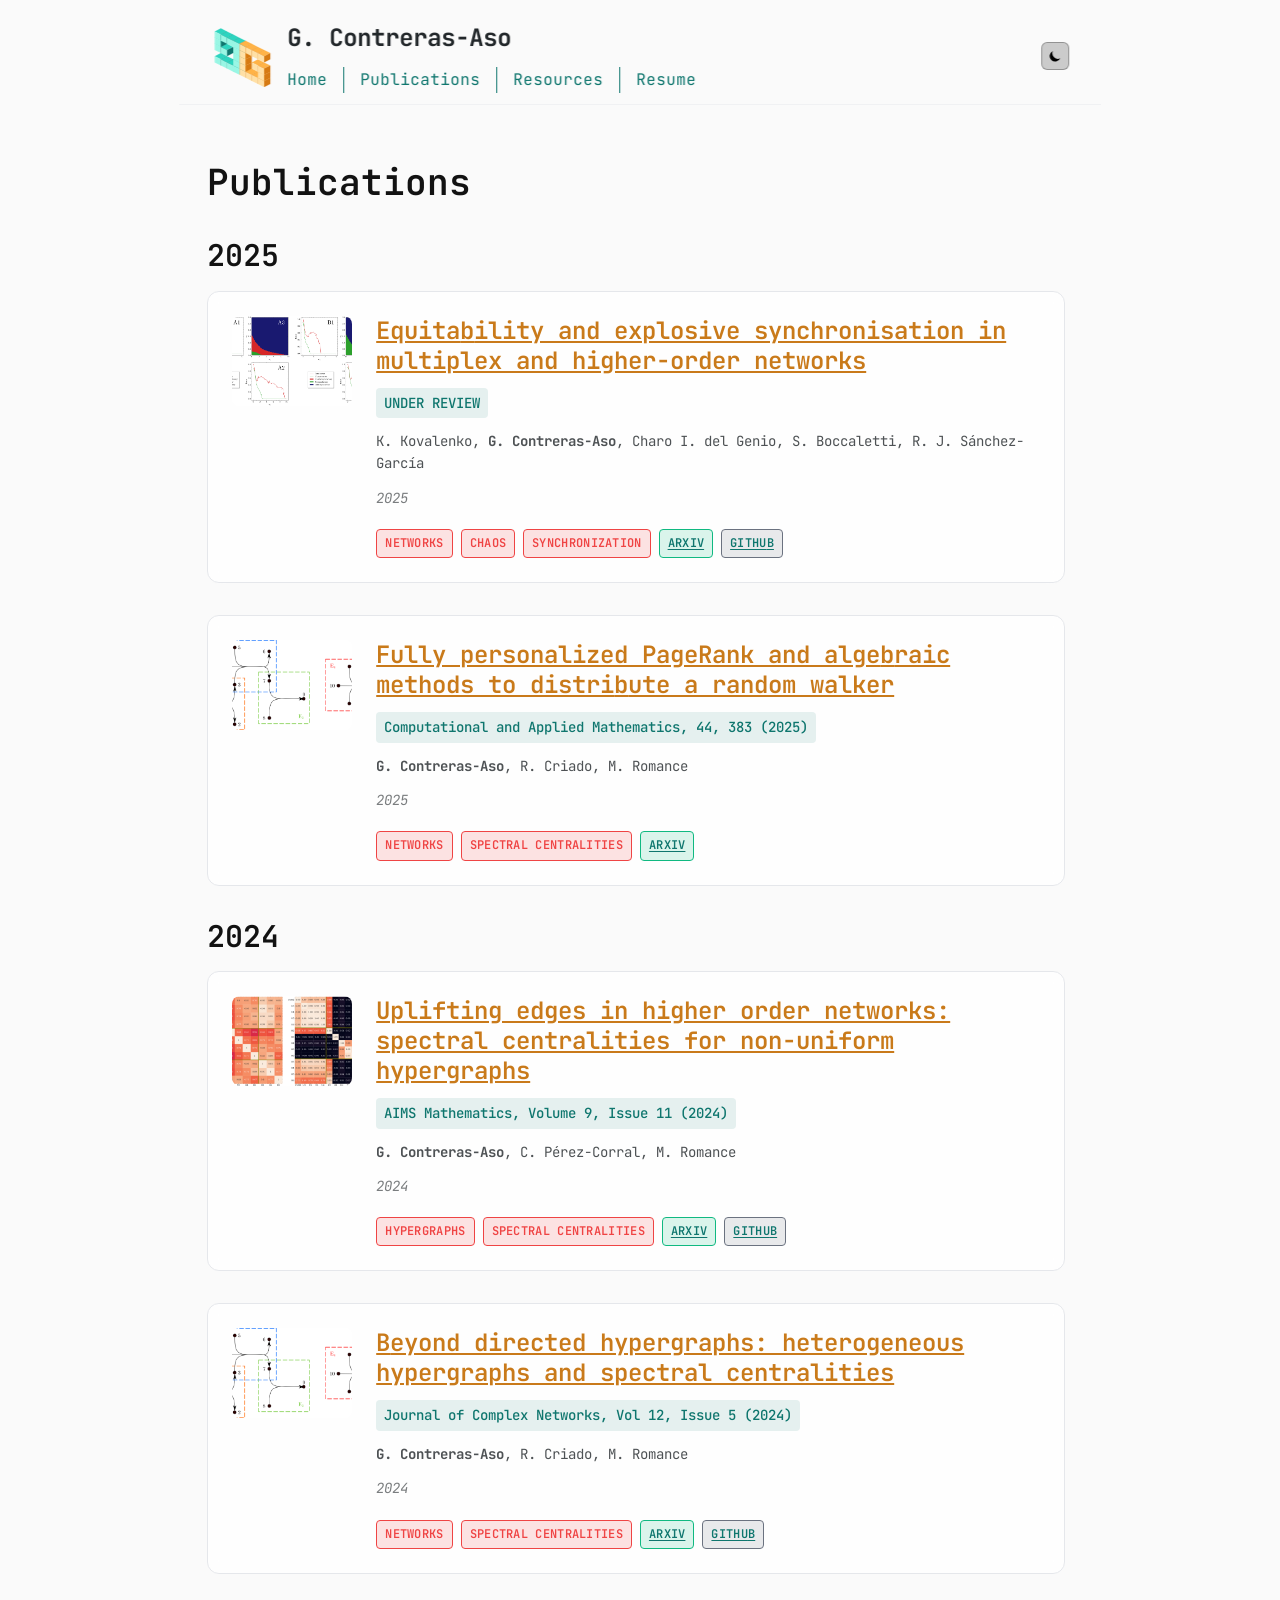
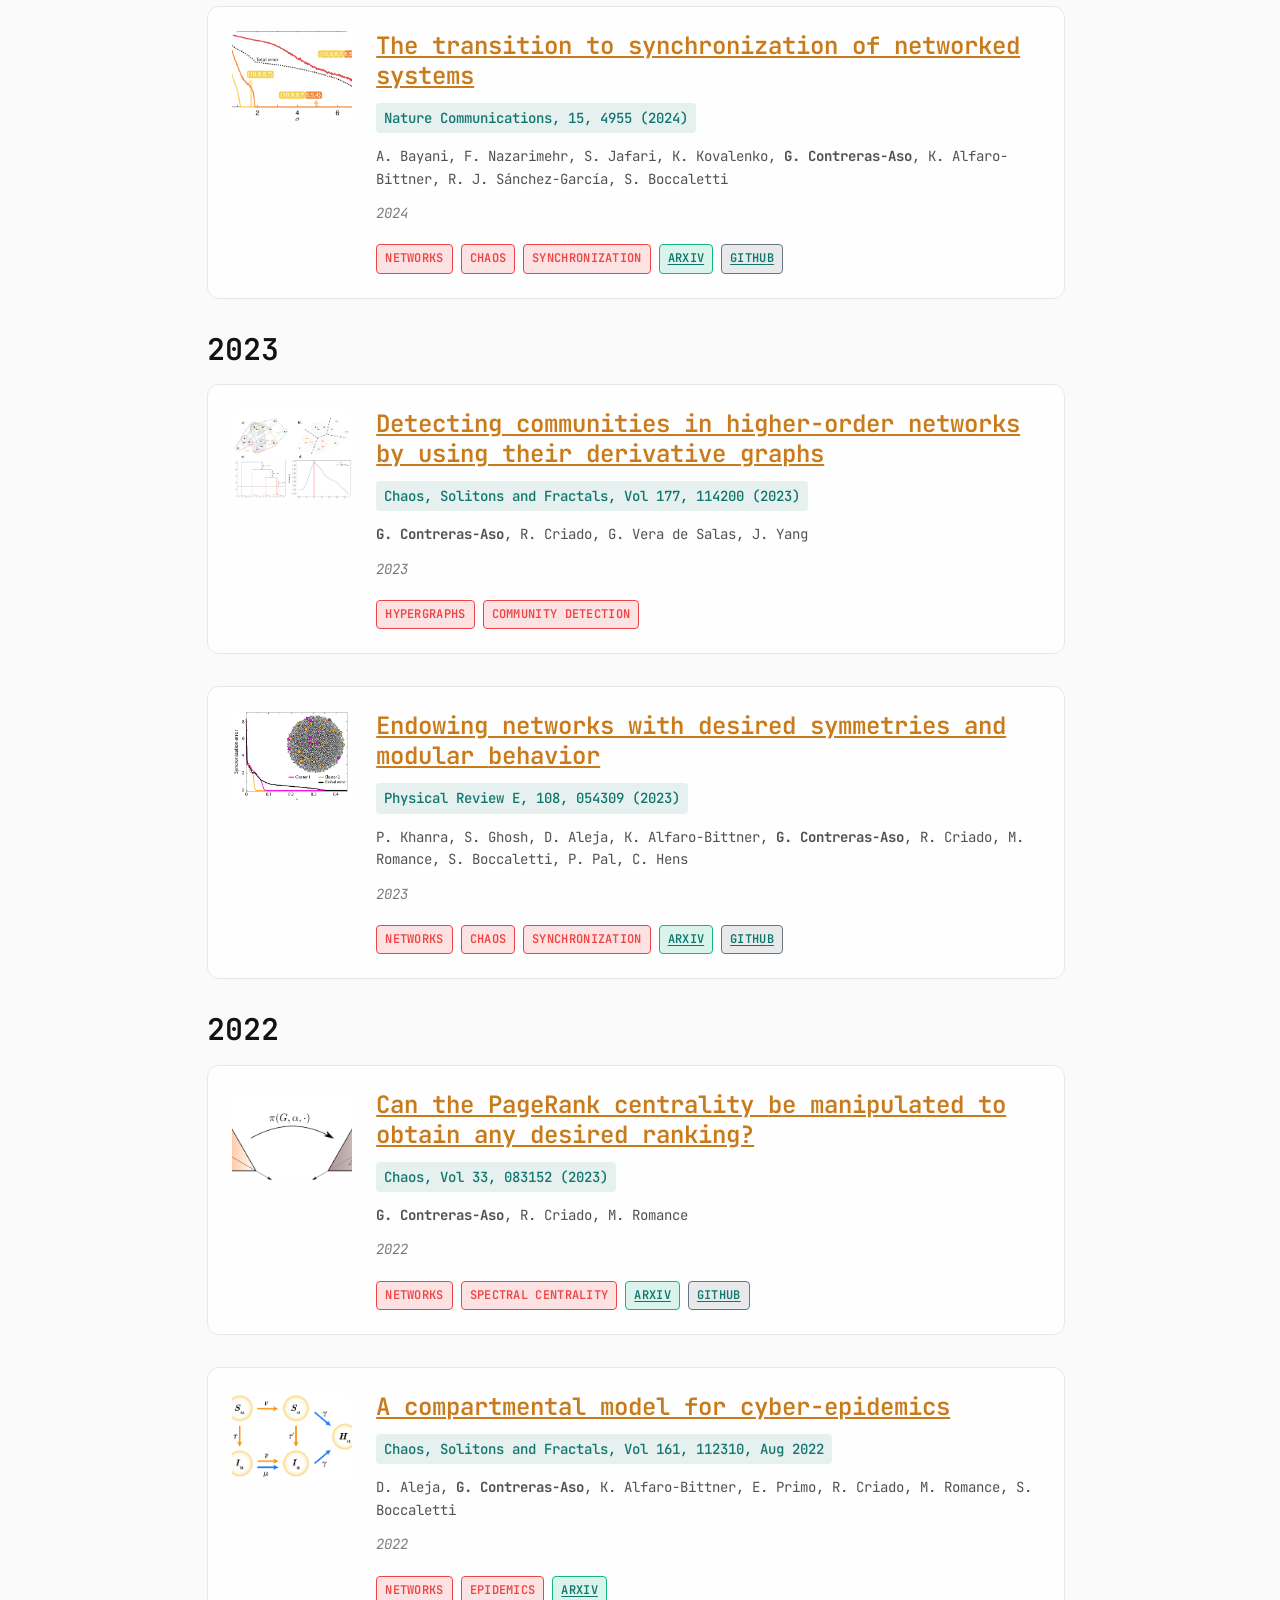
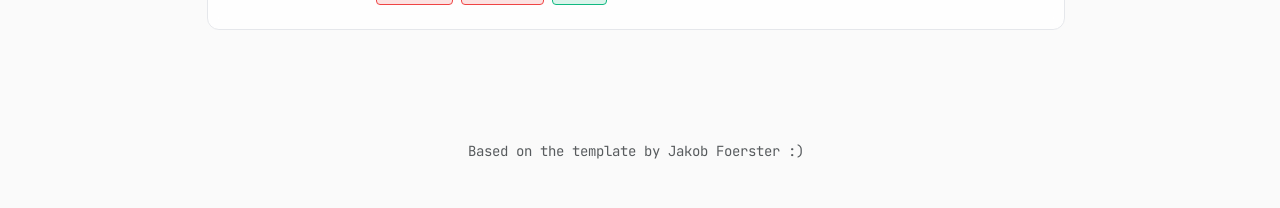
==== docs/publications/index.html @ 93805757 "Initial commit" ====
<!DOCTYPE html>
<html lang="en" class="scroll-smooth">
<head>
    <meta charset="UTF-8">
    <meta name="viewport" content="width=device-width, initial-scale=1.0">
    <title>GCA - Publications</title>
    <meta name="description" content="DPhil student at Oxford studying Machine Learning and AI Safety">
    <link rel="icon" type="image/x-icon" href="../assets/favicon.ico">
    <link rel="stylesheet" href="../styles.css">
    <link href="https://fonts.googleapis.com/css2?family=JetBrains+Mono:wght@300;400;500;600;700&display=swap" rel="stylesheet">
    <script>
        (function() {
            try {
                var saved = localStorage.getItem('theme');
                var theme = saved === 'dark' || saved === 'light' ? saved : 'light';
                document.documentElement.setAttribute('data-theme', theme);
            } catch (e) {
                document.documentElement.setAttribute('data-theme', 'light');
            }
        })();
    </script>
</head>
<body class="bg-global-bg text-global-text antialiased">
    <!-- Fixed Header -->
    <header id="main-header" class="group">
        <div class="header-grid">
            <!-- Logo -->
            <a href="#" class="group header-logo flex items-center">
                    <svg aria-hidden="true" class="me-3 h-10 w-6 sm:me-3 sm:h-20 sm:w-12" fill="none" focusable="false" viewBox="0 0 800 800" xmlns="http://www.w3.org/2000/svg" style="transform: scale(1.3); transform-origin: left center;">
                        <title>Logo</title>
                        <!-- Loads your exported SVG and scales it into the 800x800 viewBox -->
                        <image x="0" y="0" width="800" height="800"
                                href="../assets/logo.svg"
                                xlink:href="../assets/logo.svg"
                                preserveAspectRatio="xMidYMid meet" />
                        </svg>
            </a>

            <!-- Title -->
            <div class="header-title">
                <span class="text-xl font-bold sm:text-2xl">G. Contreras-Aso</span>
            </div>

            <!-- Desktop Navigation -->
            <nav class="mobile-nav-menu header-nav sm:flex sm:flex-row sm:items-center" id="navigation-menu">
                <a href="/">Home</a>
                <!-- <a href="/news/">News</a> -->
                <a href="/publications/">Publications</a>
                <a href="/resources/">Resources</a>
                <a href="/resume/">Resume</a>
            </nav>

            <!-- Controls -->
            <div class="header-controls flex items-center gap-3">
                <!-- Theme Toggle -->
                <button id="theme-toggle" class="flex h-7 w-7 items-center justify-center rounded-md border border-accent-2/20 bg-accent-2/10 p-1 transition-colors hover:bg-accent-2/20" aria-label="Switch to dark theme">
                    <svg class="sun-icon h-4 w-4" fill="currentColor" viewBox="0 0 20 20">
                        <path fill-rule="evenodd" d="M10 2a1 1 0 011 1v1a1 1 0 11-2 0V3a1 1 0 011-1zm4 8a4 4 0 11-8 0 4 4 0 018 0zm-.464 4.95l.707.707a1 1 0 001.414-1.414l-.707-.707a1 1 0 00-1.414 1.414zm2.12-10.607a1 1 0 010 1.414l-.706.707a1 1 0 11-1.414-1.414l.707-.707a1 1 0 011.414 0zM17 11a1 1 0 100-2h-1a1 1 0 100 2h1zm-7 4a1 1 0 011 1v1a1 1 0 11-2 0v-1a1 1 0 011-1zM5.05 6.464A1 1 0 106.465 5.05l-.708-.707a1 1 0 00-1.414 1.414l.707.707zm1.414 8.486l-.707.707a1 1 0 01-1.414-1.414l.707-.707a1 1 0 011.414 1.414zM4 11a1 1 0 100-2H3a1 1 0 000 2h1z" clip-rule="evenodd"></path>
                    </svg>
                    <svg class="moon-icon h-4 w-4" fill="currentColor" viewBox="0 0 20 20">
                        <path d="M17.293 13.293A8 8 0 016.707 2.707a8.001 8.001 0 1010.586 10.586z"></path>
                    </svg>
                </button>

                <!-- Mobile Menu Toggle -->
                <button id="toggle-navigation-menu" class="flex h-7 w-7 items-center justify-center rounded-md border border-accent-2/20 bg-accent-2/10 p-1 transition-colors hover:bg-accent-2/20 sm:hidden" aria-expanded="false" aria-label="Toggle navigation menu">
                    <svg class="h-4 w-4" fill="none" stroke="currentColor" viewBox="0 0 24 24">
                        <path stroke-linecap="round" stroke-linejoin="round" stroke-width="2" d="M4 6h16M4 12h16M4 18h16"></path>
                    </svg>
                    <svg class="h-4 w-4" fill="none" stroke="currentColor" viewBox="0 0 24 24">
                        <path stroke-linecap="round" stroke-linejoin="round" stroke-width="2" d="M6 18L18 6M6 6l12 12"></path>
                    </svg>
                </button>
            </div>
        </div>
    </header>

    <!-- Main Content -->
    <main class="mx-auto max-w-3xl px-4 sm:px-8">
    <section id="publications" class="mb-16">
        <div class="prose" id="publications-content">
        <div class="loading-spinner">Loading…</div>
        </div>
    </section>
    </main>

    <!-- Footer -->
    <div class="mx-auto max-w-3xl px-4 sm:px-8 py-8 text-center text-sm opacity-75">
        <p>Based on the template by Jakob Foerster :)</p>
    </div>

    <script src="../script.js"></script>
</body>
</html>
---- docs/styles.css ----
/* Reset and base styles */
* {
    box-sizing: border-box;
}

html {
    color-scheme: light dark;
    scrollbar-gutter: stable;
    scroll-behavior: smooth;
}

/* CSS Custom Properties for theming */
:root {
    --color-global-bg: #fafafa;
    --color-global-text: oklch(26.99% 0.0096 235.05);

    /* ONE color for links + accents (INK / PETROL) */
    --color-link: #0F766E;
    --color-accent: #0F766E;
    --color-quote: #0F766E;

    --color-accent-2: oklch(18.15% 0 0);
    --color-accent-3: #C97A1A;
    --color-border: #e5e7eb;
    --color-card-bg: rgba(255, 255, 255, 0.8);
    --color-shadow: rgba(0, 0, 0, 0.1);
}

/* Dark theme colors */
[data-theme="dark"] {
    --color-global-bg: oklch(23.64% 0.0045 248);
    --color-global-text: oklch(83.54% 0 264);

    /* ONE color for links + accents (ORANGE) */
    --color-link: #FFB347;
    --color-accent: #FFB347;
    --color-quote: #FFB347;

    --color-accent-2: oklch(94.66% 0 0);
    --color-accent-3: #14B8A6;
    --color-border: #374151;
    --color-card-bg: rgba(31, 41, 55, 0.8);
    --color-shadow: rgba(0, 0, 0, 0.3);
}

/* Base typography */
body {
    font-family: 'JetBrains Mono', 'Courier New', monospace;
    line-height: 1.6;
    margin: 0;
    padding: 0;
    background-color: var(--color-global-bg);
    color: var(--color-global-text);
    transition: opacity 0.2s ease;
    padding-top: 8rem; /* Increased to account for fixed header */
}

/* Responsive body padding */
@media (max-width: 640px) {
    body {
        padding-top: 5rem; /* Reduced padding on mobile */
    }
}

/* Utility classes matching astro-theme-cactus */
.bg-global-bg { background-color: var(--color-global-bg); }
.text-global-text { color: var(--color-global-text); }
.text-accent { color: var(--color-accent); }
.text-accent-2 { color: var(--color-accent-2); }

.mx-auto { margin-left: auto; margin-right: auto; }
.flex { display: flex; }
.flex-col { flex-direction: column; }
.flex-1 { flex: 1; }
.items-center { align-items: center; }
.justify-center { justify-content: center; }
.min-h-screen { min-height: 100vh; }
.max-w-3xl { max-width: 57.6rem; }
.px-4 { padding-left: 1rem; padding-right: 1rem; }
.px-8 { padding-left: 2rem; padding-right: 2rem; }
.pt-16 { padding-top: 4rem; }
.py-4 { padding-top: 1rem; padding-bottom: 1rem; }
.py-8 { padding-top: 2rem; padding-bottom: 2rem; }
.mb-8 { margin-bottom: 2rem; }
.mb-16 { margin-bottom: 4rem; }
.mb-28 { margin-bottom: 7rem; }
.me-3 { margin-inline-end: 0.75rem; }
.me-4 { margin-inline-end: 1rem; }
.ms-auto { margin-inline-start: auto; }
.mt-auto { margin-top: auto; }
.h-4 { height: 1rem; }
.w-4 { width: 1rem; }
.h-7 { height: 1.75rem; }
.w-7 { width: 1.75rem; }
.h-10 { height: 2.5rem; }
.w-6 { width: 1.5rem; }
.text-sm { font-size: 0.875rem; }
.text-xl { font-size: 1.25rem; }
.text-2xl { font-size: 1.5rem; }
.font-normal { font-weight: 400; }
.font-bold { font-weight: 700; }
.font-mono { font-family: 'JetBrains Mono', 'Courier New', monospace; }
.antialiased { -webkit-font-smoothing: antialiased; -moz-osx-font-smoothing: grayscale; }
.scroll-smooth { scroll-behavior: smooth; }
.relative { position: relative; }
.absolute { position: absolute; }
.hidden { display: none; }
.rounded-md { border-radius: 0.375rem; }
.shadow { box-shadow: 0 1px 3px 0 var(--color-shadow), 0 1px 2px -1px var(--color-shadow); }
.backdrop-blur-sm { backdrop-filter: blur(4px); }
.underline { text-decoration: underline; }
.underline-offset-2 { text-underline-offset: 2px; }
.grayscale { filter: grayscale(100%); }
.opacity-75 { opacity: 0.75; }
.text-center { text-align: center; }
.text-xs { font-size: 0.75rem; }

/* Responsive utilities */
@media (min-width: 640px) {
    .sm\:px-8 { padding-left: 2rem; padding-right: 2rem; }
    .sm\:flex { display: flex; }
    .sm\:flex-row { flex-direction: row; }
    .sm\:flex-col { flex-direction: column; }
    .sm\:items-center { align-items: center; }
    .sm\:invisible { visibility: hidden; }
    .sm\:hidden { display: none; }
    .sm\:static { position: static; }
    .sm\:relative { position: relative; }
    .sm\:absolute { position: absolute; }
    .sm\:z-auto { z-index: auto; }
    .sm\:mt-1 { margin-top: 0.25rem; }
    .sm\:me-0 { margin-inline-end: 0; }
    .sm\:py-0 { padding-top: 0; padding-bottom: 0; }
    .sm\:h-20 { height: 5rem; }
    .sm\:w-12 { width: 3rem; }
    .sm\:text-2xl { font-size: 1.5rem; }
    .sm\:ps-18 { padding-inline-start: 4.5rem; }
    .sm\:-ms-4 { margin-inline-start: -1rem; }
    .sm\:divide-accent > :not([hidden]) ~ :not([hidden]) { 
        border-inline-start-width: 1px; 
        border-color: var(--color-accent); 
    }
    .sm\:rounded-none { border-radius: 0; }
    .sm\:bg-transparent { background-color: transparent; }
    .sm\:shadow-none { box-shadow: none; }
    .sm\:backdrop-blur-none { backdrop-filter: none; }
}

/* Screen reader only */
.sr-only {
    position: absolute;
    width: 1px;
    height: 1px;
    padding: 0;
    margin: -1px;
    overflow: hidden;
    clip: rect(0, 0, 0, 0);
    white-space: nowrap;
    border-width: 0;
}

.focus\:not-sr-only:focus {
    position: static;
    width: auto;
    height: auto;
    padding: 0;
    margin: 0;
    overflow: visible;
    clip: auto;
    white-space: normal;
}

/* Custom component styles */
.title {
    color: var(--color-accent-2);
    font-size: 1.5rem;
    font-weight: 600;
    margin-bottom: 2rem;
}

.cactus-link {
    color: var(--color-link);
    text-decoration: underline;
    text-underline-offset: 2px;
    transition: opacity 0.2s ease;
}

.cactus-link:hover {
    text-decoration-thickness: 2px;
}

/* Hover color for individual 'b'/'B' letters */
.hover-b {
    transition: color 0.15s ease;
}
.hover-b:hover {
    color: #ffd400; /* yellow */
}

/* Flying bee emoji created on clicking a 'b' */
.flying-bee {
    position: fixed;
    z-index: 9999;
    pointer-events: none;
    font-size: 1.2em;
    line-height: 1;
    will-change: transform, opacity;
    animation: bee-fly 3s cubic-bezier(0.25, 0.46, 0.45, 0.94) forwards;
}

@keyframes bee-fly {
    0% {
        transform: translate(0, 0) rotate(0deg);
        opacity: 1;
    }
    20% {
        transform: translate(calc(var(--dx) * 0.2), calc(var(--dy) * 0.2)) rotate(90deg);
    }
    40% {
        transform: translate(calc(var(--dx) * 0.4 + 6px), calc(var(--dy) * 0.4 - 4px)) rotate(180deg);
    }
    60% {
        transform: translate(calc(var(--dx) * 0.6 - 4px), calc(var(--dy) * 0.6 + 6px)) rotate(270deg);
    }
    80% {
        transform: translate(calc(var(--dx) * 0.8 + 3px), calc(var(--dy) * 0.8 - 3px)) rotate(360deg);
    }
    100% {
        transform: translate(var(--dx), var(--dy)) rotate(450deg);
        opacity: 0;
    }
}

@media (prefers-reduced-motion: reduce) {
    .flying-bee {
        animation: bee-fade 250ms ease-out forwards;
    }
    @keyframes bee-fade {
        to { opacity: 0; }
    }
}

/* Header styles */
#main-header {
    position: fixed;
    top: 0;
    left: 50%;
    transform: translateX(-50%);
    max-width: 57.6rem; /* Same as max-w-3xl */
    width: 100%;
    background-color: color-mix(in srgb, var(--color-global-bg) 95%, transparent);
    backdrop-filter: blur(12px);
    -webkit-backdrop-filter: blur(12px);
    border-bottom: 1px solid color-mix(in srgb, var(--color-border) 50%, transparent);
    z-index: 100;
    padding: 1rem 1rem 0.5rem 1rem; /* Match main content px-4 */
}



/* Header grid layout */
.header-grid {
    display: grid;
    grid-template-columns: auto 1fr minmax(0, auto);
    grid-template-rows: auto auto;
    grid-template-areas:
        "logo title controls"
        "logo nav controls";
    align-items: center;
    column-gap: 1rem;
}

.header-logo { grid-area: logo; align-self: center; }
.header-title { grid-area: title; align-self: center; }
.header-nav { grid-area: nav; align-self: center; }
.header-controls { 
    grid-area: controls; 
    justify-self: end; 
    max-width: 100%; 
    overflow: hidden;
    display: flex;
    align-items: center;
    gap: 0.75rem;
}

/* Nav links now centered with title - no additional margin needed */

@media (min-width: 640px) {
    #main-header {
        padding: 1rem 2rem 0.5rem 2rem; /* Match main content sm:px-8 */
    }
}

.group:hover .grayscale {
    filter: none;
}

/* Make logo clickable with cursor pointer and subtle hover effect */
#main-header a[href="#"] {
    cursor: pointer;
    transition: opacity 0.2s ease;
}

#main-header a[href="#"]:hover svg {
    transform: scale(1.05);
    transition: opacity 0.2s ease;
}

#main-header a[href="#"]:focus-visible {
    outline: 2px solid var(--color-accent);
    outline-offset: 4px;
    border-radius: 4px;
}

/* Navigation styles - Desktop */
.mobile-nav-menu {
    /* Desktop styles */
    display: flex;
    flex-direction: row;
    align-items: center;
    gap: 0;
    position: static;
    background: transparent;
    margin-top: 0.25rem;
    margin-left: -1rem;
}

.mobile-nav-menu > a {
    padding: 0 1rem;
    border-left: 1px solid var(--color-accent);
    color: var(--color-accent);
    text-decoration: none;
    transition: opacity 0.2s ease;
}

.mobile-nav-menu > a:first-child {
    border-left: none;
}

.mobile-nav-menu > a:hover {
    text-decoration: underline;
    text-underline-offset: 2px;
}

/* Mobile navigation - completely override everything */
@media (max-width: 640px) {
    .mobile-nav-menu {
        position: fixed !important;
        top: 0 !important;
        left: 0 !important;
        right: 0 !important;
        bottom: 0 !important;
        width: 100vw !important;
        height: 100vh !important;
        background-color: color-mix(in srgb, var(--color-global-bg) 98%, transparent) !important;
        backdrop-filter: blur(20px) !important;
        -webkit-backdrop-filter: blur(20px) !important;
        z-index: 150 !important;
        display: none !important;
        flex-direction: column !important;
        justify-content: center !important;
        align-items: center !important;
        gap: 2rem !important;
        padding: 2rem !important;
        border: none !important;
        border-radius: 0 !important;
        box-shadow: none !important;
        margin: 0 !important;
        transform: none !important;
        inset: 0 !important;
    }
    
    .mobile-nav-menu > a {
        font-size: 1.5rem !important;
        padding: 1rem 2rem !important;
        border-radius: 0.5rem !important;
        transition: opacity 0.2s ease !important;
        text-align: center !important;
        min-width: 200px !important;
        background-color: color-mix(in srgb, var(--color-accent) 10%, transparent) !important;
        border: 1px solid var(--color-accent) !important;
        color: var(--color-accent) !important;
        text-decoration: none !important;
        display: block !important;
        margin: 0 !important;
    }
    
    .mobile-nav-menu > a:hover {
        background-color: var(--color-accent) !important;
        color: var(--color-global-bg) !important;
        transform: translateY(-2px) !important;
        box-shadow: 0 4px 12px color-mix(in srgb, var(--color-accent) 30%, transparent) !important;
        text-decoration: none !important;
    }
}

/* Show mobile menu when menu-open class is present */
.group.menu-open .mobile-nav-menu {
    display: flex !important;
    z-index: 150 !important;
}

/* Mobile menu button improvements */
#toggle-navigation-menu {
    z-index: 200; /* Highest z-index to stay above menu */
    position: relative;
    background-color: color-mix(in srgb, var(--color-accent-2) 10%, transparent);
    border-radius: 0.375rem;
    border: 1px solid color-mix(in srgb, var(--color-accent-2) 20%, transparent);
    transition: opacity 0.2s ease;
}

#toggle-navigation-menu:hover {
    background-color: color-mix(in srgb, var(--color-accent-2) 20%, transparent);
    transform: scale(1.05);
}

/* Hamburger icon sizing and toggling */
#toggle-navigation-menu svg {
    width: 24px;
    height: 24px;
    transition: opacity 0.2s ease;
}

#toggle-navigation-menu[aria-expanded="false"] svg:first-of-type { display: block; opacity: 1; }
#toggle-navigation-menu[aria-expanded="false"] svg:last-of-type  { display: none;  opacity: 0; }

#toggle-navigation-menu[aria-expanded="true"]  svg:first-of-type { display: none;  opacity: 0; }
#toggle-navigation-menu[aria-expanded="true"]  svg:last-of-type  { display: block; opacity: 1; }

/* Theme toggle styles */
#theme-toggle {
    background-color: color-mix(in srgb, var(--color-accent-2) 20%, transparent);
    border: 1px solid color-mix(in srgb, var(--color-accent-2) 30%, transparent);
    transition: opacity 0.2s ease;
    z-index: 50;
    position: relative;
}

#theme-toggle:hover {
    background-color: color-mix(in srgb, var(--color-accent-2) 30%, transparent);
    transform: scale(1.05);
}

/* Theme icon visibility */
[data-theme="dark"] .sun-icon {
    display: block;
}

[data-theme="dark"] .moon-icon {
    display: none;
}

[data-theme="light"] .sun-icon {
    display: none;
}

[data-theme="light"] .moon-icon {
    display: block;
}

:root .sun-icon {
    display: none;
}

:root .moon-icon {
    display: block;
}

/* Prose styles (typography) */
.prose {
    color: var(--color-global-text);
    max-width: none; /* Allow prose to use full container width */
}

.prose h1, .prose h2, .prose h3, .prose h4, .prose h5, .prose h6 {
    color: var(--color-accent-2);
    font-weight: 600;
    line-height: 1.25;
    margin-top: 2rem;
    margin-bottom: 1rem;
}

.prose h1 { font-size: 2.25rem; }
.prose h2 { font-size: 1.875rem; }
.prose h3 { font-size: 1.5rem; }
.prose h4 { font-size: 1.25rem; }

.prose p {
    margin-bottom: 1.25rem;
}

.prose ul, .prose ol {
    margin-bottom: 1.25rem;
    padding-left: 1.625rem;
}

.prose li {
    margin-bottom: 0.5rem;
}

.prose a {
    color: var(--color-link);
    text-decoration: underline;
    text-underline-offset: 2px;
}

.prose a:hover {
    text-decoration-thickness: 2px;
}

/* About section layout */
.about-header {
    display: flex;
    align-items: center;
    gap: 1.25rem;
    flex-wrap: nowrap;
    margin-top: 0.25rem;
    margin-bottom: 1rem;
}

.about-avatar {
    width: 120px;
    height: 120px;
    border-radius: 9999px;
    object-fit: cover;
    flex-shrink: 0;
    border: 2px solid var(--color-border);
    box-shadow: 0 2px 10px color-mix(in srgb, var(--color-shadow) 50%, transparent);
    background-color: var(--color-border);
}

.about-header-content {
    display: flex;
    flex-direction: column;
    gap: 0.25rem;
}

/* Reduce default heading top margin inside about header to better center with avatar */
.about-header .title {
    margin-top: 0;
    margin-bottom: 0.5rem;
}

@media (max-width: 640px) {
    .about-header {
        flex-direction: column;
        align-items: center;
        text-align: center;
    }
    .about-avatar {
        width: 88px;
        height: 88px;
        margin-top: 1.5rem; /* Add padding above the avatar on mobile */
    }
    .about-header-content {
        align-items: center;
    }
}

.prose strong {
    color: var(--color-accent-2);
    font-weight: 600;
}

.prose code {
    background-color: color-mix(in srgb, var(--color-accent-2) 10%, transparent);
    border: 1px dotted #666;
    border-radius: 2px;
    padding: 0.125rem 0.25rem;
    font-size: 0.875rem;
}

.prose blockquote {
    border-left: 4px solid var(--color-accent);
    padding-left: 1rem;
    margin-left: 0;
    font-style: italic;
    color: var(--color-quote);
}

/* Project grid */
.project-grid {
    display: grid;
    gap: 2rem;
    margin-top: 2rem;
}

@media (min-width: 768px) {
    .project-grid {
        grid-template-columns: repeat(auto-fit, minmax(300px, 1fr));
    }
}

.project-card {
    background-color: var(--color-card-bg);
    border: 1px solid var(--color-border);
    border-radius: 0.5rem;
    padding: 1.5rem;
    backdrop-filter: blur(8px);
    transition: opacity 0.2s ease;
}

.project-card:hover {
    transform: translateY(-2px);
    box-shadow: 0 4px 12px var(--color-shadow);
}

.project-card h3 {
    margin-top: 0;
    margin-bottom: 1rem;
    color: var(--color-accent-2);
}

.project-card p {
    margin-bottom: 1.5rem;
    color: var(--color-global-text);
}

.project-links {
    display: flex;
    gap: 1rem;
}

.project-links a {
    padding: 0.5rem 1rem;
    border: 1px solid var(--color-accent);
    border-radius: 0.25rem;
    text-decoration: none;
    transition: opacity 0.2s ease;
}

.project-links a:hover {
    background-color: var(--color-accent);
    color: var(--color-global-bg);
}

/* Contact links */
.contact-links {
    display: flex;
    flex-wrap: wrap;
    gap: 1rem;
    margin-top: 2rem;
}

.contact-links a {
    display: inline-flex;
    align-items: center;
    padding: 0.75rem 1.5rem;
    background-color: var(--color-card-bg);
    border: 1px solid var(--color-border);
    border-radius: 0.5rem;
    text-decoration: none;
    transition: opacity 0.2s ease;
}

.contact-links a:hover {
    background-color: var(--color-accent);
    color: var(--color-global-bg);
    transform: translateY(-1px);
}

/* Smooth transitions */
* {
    transition: opacity 0.2s ease;
}

/* Focus styles for accessibility: only show on keyboard navigation */
a:focus,
button:focus {
    outline: none;
}
a:focus-visible,
button:focus-visible {
    outline: 2px solid var(--color-accent);
    outline-offset: 2px;
}

/* Scroll margin for anchor links */
:target {
    scroll-margin-top: 8rem; /* Increased to account for fixed header */
}

@media (max-width: 640px) {
    :target {
        scroll-margin-top: 5rem; /* Reduced for mobile */
    }
}

/* Responsive typography */
@media (max-width: 640px) {
    .title {
        font-size: 1.25rem;
    }
    
    .prose h1 { font-size: 1.875rem; }
    .prose h2 { font-size: 1.5rem; }
    .prose h3 { font-size: 1.25rem; }
    
    .contact-links {
        flex-direction: column;
    }
    
    .project-links {
        flex-direction: column;
    }
    
    /* Mobile header adjustments */
    #main-header {
        /* Keep fixed position on mobile - removed position: relative override */
        z-index: 100; /* Ensure proper z-index on mobile */
    }
    
    /* Prevent body scroll when menu is open */
    body.menu-open {
        overflow: hidden;
        height: 100vh;
    }
    
    /* Logo and title spacing on mobile */
    #main-header .text-xl {
        font-size: 1.125rem;
    }
    
    /* Mobile menu animation */
    .mobile-nav-menu {
        animation: fadeInScale 0.3s cubic-bezier(0.4, 0, 0.2, 1);
    }
    
    .group.menu-open .mobile-nav-menu {
        animation: fadeInScale 0.3s cubic-bezier(0.4, 0, 0.2, 1);
    }
}

/* Menu animation keyframes */
@keyframes fadeInScale {
    0% {
        opacity: 0;
        transform: scale(0.95);
    }
    100% {
        opacity: 1;
        transform: scale(1);
    }
}

/* Touch-friendly improvements */
@media (max-width: 640px) {
    /* Collapse grid to a simple row on mobile; keep existing overlay menu */
    .header-grid {
        display: flex;
        align-items: center;
        justify-content: space-between;
        gap: 0.75rem;
        flex-wrap: nowrap;
    }

    .header-title { display: flex; align-items: center; flex: 1; min-width: 0; }
    .header-nav { display: none; }

    /* Adjust controls spacing on mobile */
    .header-controls {
        gap: 0.5rem;
        white-space: nowrap;
    }

    /* Add spacing after logo on mobile */
    .header-logo { margin-right: 0.5rem; }

    /* Enlarge hamburger icon visuals on mobile */
    #toggle-navigation-menu svg {
        width: 24px;
        height: 24px;
    }

    /* Larger touch targets */
    #theme-toggle,
    #toggle-navigation-menu {
        min-width: 44px;
        min-height: 44px;
        padding: 0.5rem;
    }
    
    /* Better touch feedback */
    #toggle-navigation-menu:active,
    #theme-toggle:active {
        transform: scale(0.95);
    }
    
    /* Improved header spacing on mobile */
    #main-header {
        /* Keep fixed positioning - only adjust padding */
        padding-bottom: 1rem;
        /* Remove margin-bottom since fixed headers don't need margin */
    }

    /* Reduce first section top padding to avoid excessive gap under fixed header */
    #about {
        padding-top: 1rem !important;
    }
    
    /* Better logo visibility and size */
    #main-header svg {
        filter: drop-shadow(0 2px 4px rgba(0, 0, 0, 0.1));
        height: 4rem !important; /* Increase from 3.5rem to 4rem */
        width: 2.4rem !important;  /* Increase from 2.1rem to 2.4rem, maintaining aspect ratio */
    }
}

/* Prevent text selection on interactive elements */
#toggle-navigation-menu,
#theme-toggle {
    -webkit-user-select: none;
    -moz-user-select: none;
    user-select: none;
    -webkit-tap-highlight-color: transparent;
}

/* Smooth transitions for better UX */
.mobile-nav-menu a {
    transition: opacity 0.2s ease;
}

/* Active navigation link styling */
@media (max-width: 640px) {
    .mobile-nav-menu a.active {
        background-color: var(--color-accent) !important;
        color: var(--color-global-bg) !important;
        border-color: var(--color-accent) !important;
        transform: translateY(-2px) !important;
        box-shadow: 0 4px 12px color-mix(in srgb, var(--color-accent) 30%, transparent) !important;
    }
}

@media (min-width: 640px) {
    .mobile-nav-menu a.active {
        background-color: transparent !important;
        color: var(--color-accent) !important;
        text-decoration: underline !important;
        text-underline-offset: 4px !important;
        /* Keep vertical dividers visible even when active */
        border-left: 1px solid var(--color-accent) !important;
    }
    .mobile-nav-menu a.active:first-child {
        border-left: none !important;
    }
}

/* Animation for theme transitions */
html {
    transition: opacity 0.2s ease;
}

/* Loading spinner */
.loading-spinner {
    display: flex;
    align-items: center;
    justify-content: center;
    padding: 2rem;
    color: var(--color-accent);
    font-style: italic;
}

.loading-spinner::after {
    content: '';
    width: 20px;
    height: 20px;
    margin-left: 10px;
    border: 2px solid var(--color-accent);
    border-top: 2px solid transparent;
    border-radius: 50%;
    animation: spin 1s linear infinite;
}

@keyframes spin {
    0% { transform: rotate(0deg); }
    100% { transform: rotate(360deg); }
}

/* Error message styling */
.error-message {
    padding: 1rem;
    background-color: color-mix(in srgb, #ef4444 10%, transparent);
    border: 1px solid #ef4444;
    border-radius: 0.5rem;
    color: #ef4444;
    text-align: center;
}

/* Custom scrollbar */
::-webkit-scrollbar {
    width: 8px;
}

::-webkit-scrollbar-track {
    background: var(--color-global-bg);
}

::-webkit-scrollbar-thumb {
    background: var(--color-accent);
    border-radius: 4px;
}

::-webkit-scrollbar-thumb:hover {
    background: var(--color-accent-2);
}

/* Publication card styles */
.publication-card {
    display: flex;
    background-color: var(--color-card-bg);
    border: 1px solid var(--color-border);
    border-radius: 0.75rem;
    padding: 1.5rem;
    margin-bottom: 2rem;
    backdrop-filter: blur(8px);
    transition: opacity 0.2s ease;
    gap: 1.5rem;
}

.publication-card:hover {
    transform: translateY(-2px);
    box-shadow: 0 8px 25px var(--color-shadow);
}

.publication-image {
    flex-shrink: 0;
    width: 120px;
    height: 90px;
    border-radius: 0.5rem;
    overflow: hidden;
    background-color: var(--color-border);
}

.publication-image img {
    width: 100%;
    height: 100%;
    object-fit: cover;
}

.publication-content {
    flex: 1;
    display: flex;
    flex-direction: column;
    gap: 0.75rem;
}

.publication-title {
    margin: 0 !important;
    font-size: 1.125rem;
    font-weight: 600;
    line-height: 1.4;
}

/* Override prose heading margins for publication titles */
.prose .publication-title {
    margin-top: 0 !important;
    margin-bottom: 0.5rem;
}

.publication-link {
    color: var(--color-accent-3) !important;
    text-decoration: none;
    transition: opacity 0.2s ease;
}

.publication-link:hover {
    color: var(--color-accent-3);
    text-decoration: underline;
}

.publication-venue {
    font-size: 0.875rem;
    color: var(--color-accent);
    font-weight: 500;
    background-color: color-mix(in srgb, var(--color-accent) 10%, transparent);
    padding: 0.25rem 0.5rem;
    border-radius: 0.25rem;
    display: inline-block;
    width: fit-content;
}

.publication-authors {
    font-size: 0.875rem;
    color: var(--color-global-text);
    opacity: 0.8;
}

.publication-year {
    font-size: 0.875rem;
    color: var(--color-global-text);
    opacity: 0.6;
    font-style: italic;
}

.publication-description {
    font-size: 0.875rem;
    line-height: 1.5;
    color: var(--color-global-text);
    opacity: 0.9;
}

.publication-tags {
    display: flex;
    flex-wrap: wrap;
    gap: 0.5rem;
    margin-top: 0.5rem;
}

.tag {
    font-size: 0.75rem;
    font-weight: 600;
    text-transform: uppercase;
    letter-spacing: 0.025em;
    padding: 0.25rem 0.5rem;
    border-radius: 0.25rem;
    border: 1px solid;
    transition: opacity 0.2s ease;
}

.tag-safety {
    background-color: color-mix(in srgb, #ef4444 15%, transparent);
    border-color: #ef4444;
    color: #ef4444;
}

.tag-interpretability {
    background-color: color-mix(in srgb, #af67ff 15%, transparent);
    border-color: #af67ff;
    color: #af67ff;
}

.tag-arxiv {
    background-color: color-mix(in srgb, #10b981 15%, transparent);
    border-color: #10b981;
    color: #10b981;
}

.tag-workshop {
    background-color: color-mix(in srgb, #f59e0b 15%, transparent);
    border-color: #f59e0b;
    color: #f59e0b;
}

.tag-conference {
    background-color: color-mix(in srgb, #3b82f6 15%, transparent);
    border-color: #3b82f6;
    color: #3b82f6;
}

.tag-bibtex {
    background-color: color-mix(in srgb, #6b7280 15%, transparent);
    border-color: #6b7280;
    color: #6b7280;
}

.tag-github {
    background-color: color-mix(in srgb, #6b7280 15%, transparent);
    border-color: #6b7280;
    color: #6b7280;
}

.tag:hover {
    transform: translateY(-1px);
    box-shadow: 0 2px 4px var(--color-shadow);
}

.publication-citations {
    font-size: 0.75rem;
    color: var(--color-global-text);
    opacity: 0.6;
    font-style: italic;
    margin-top: 0.5rem;
}

/* Responsive publication cards */
@media (max-width: 768px) {
    .publication-card {
        flex-direction: column;
        gap: 1rem;
    }
    
    .publication-image {
        width: 100%;
        height: 120px;
    }
    
    .publication-tags {
        justify-content: center;
    }
}

/* Party Hat Explosion Animation Styles */
.party-hat {
    position: fixed;
    pointer-events: none;
    z-index: 9999;
    width: 40px;
    height: 40px;
    opacity: 1;
    transform-origin: center;
}

.party-hat svg {
    width: 100%;
    height: 100%;
    filter: drop-shadow(2px 2px 4px rgba(0, 0, 0, 0.3));
}

@keyframes partyHatExplosion {
    0% {
        opacity: 1;
        transform: scale(0.5) rotate(0deg);
    }
    20% {
        opacity: 1;
        transform: scale(1.2) rotate(72deg);
    }
    100% {
        opacity: 0;
        transform: scale(0.8) rotate(360deg);
    }
}

.party-hat.exploding {
    animation: partyHatExplosion 2s cubic-bezier(0.25, 0.46, 0.45, 0.94) forwards;
}

/* Logo pulse animation for party mode */
.logo-party-pulse {
    animation: partyPulse 0.6s ease-out;
}

@keyframes partyPulse {
    0% {
        transform: scale(1);
    }
    50% {
        transform: scale(1.1);
    }
    100% {
        transform: scale(1);
    }
}

/* Confetti-like sparkles */
.party-sparkle {
    position: fixed;
    pointer-events: none;
    z-index: 9998;
    width: 8px;
    height: 8px;
    background: var(--color-accent);
    border-radius: 50%;
    opacity: 1;
}

@keyframes sparkleExplosion {
    0% {
        opacity: 1;
        transform: scale(0) rotate(0deg);
    }
    20% {
        opacity: 1;
        transform: scale(1.5) rotate(180deg);
    }
    100% {
        opacity: 0;
        transform: scale(0.5) rotate(720deg);
    }
}

.party-sparkle.exploding {
    animation: sparkleExplosion 1.5s ease-out forwards;
}

/* Smaller party hats on mobile */
@media (max-width: 768px) {
    .party-hat {
        width: 30px;
        height: 30px;
    }
}

/* ============================= */
/* Resume Timeline Component     */
/* ============================= */
.timeline {
    position: relative;
    margin: 2.5rem 0 1rem 0;
    /* space reserved for the timeline gutter (line + dot area) */
    --gutter: 2.75rem;
    padding-left: var(--gutter);
    /* alignment vars */
    --dot-size: 0.85rem;
    --line-x: 1.25rem;
    --line-w: 2px;
}

.timeline::before {
    content: '';
    position: absolute;
    left: var(--line-x);
    top: 0.25rem;
    bottom: 0.25rem;
    width: var(--line-w);
    background: color-mix(in srgb, var(--color-accent-2) 20%, transparent);
}

.timeline-item {
    position: relative;
    padding: 0 0 1.75rem 0;
}

.timeline-item:last-child {
    padding-bottom: 0;
}

.timeline-dot {
    position: absolute;
    /* place dot so its center matches the line center; adjust for gutter since dot is inside content box */
    left: calc((var(--line-x) - var(--gutter)) + ((var(--line-w) - var(--dot-size)) / 2));
    top: 0.25rem;
    width: var(--dot-size);
    height: var(--dot-size);
    border-radius: 9999px;
    background: var(--color-accent);
    box-shadow: 0 0 0 4px color-mix(in srgb, var(--color-accent) 20%, transparent);
}

.timeline-header {
    display: flex;
    align-items: baseline;
    gap: 0.5rem;
    flex-wrap: wrap;
}

.timeline-org {
    font-weight: 700;
    font-size: 1rem;
    color: var(--color-accent-2);
}

.timeline-role {
    color: var(--color-global-text);
    font-size: 1rem;
    opacity: 0.9;
}

.timeline-dates {
    margin-left: auto;
    font-size: 0.8125rem;
    letter-spacing: 0.02em;
    color: color-mix(in srgb, var(--color-accent-2) 65%, transparent);
}

.timeline-meta {
    margin-top: 0.25rem;
    font-size: 0.9rem;
    color: color-mix(in srgb, var(--color-accent-2) 75%, transparent);
}

.timeline-desc {
    margin-top: 0.5rem;
}

@media (max-width: 640px) {
    .timeline {
        --gutter: 2rem;
        padding-left: var(--gutter);
        --line-x: 0.9rem;
    }
    .timeline-dates {
        width: 100%;
        margin-left: 0;
        opacity: 0.8;
    }
}

/* ============================= */
/* Resources Grid Component      */
/* ============================= */
.resources-grid {
    display: grid;
    grid-template-columns: repeat(auto-fill, minmax(220px, 1fr));
    gap: 1.5rem;
    margin-top: 1.5rem;
}

.resource-card {
    background-color: var(--color-card-bg);
    border: 1px solid var(--color-border);
    border-radius: 0.75rem;
    overflow: hidden;
    transition: transform 0.2s ease, box-shadow 0.2s ease;
    display: flex;
    flex-direction: column;
    text-decoration: none;
    color: inherit;
}

.resource-card:hover {
    transform: translateY(-4px);
    box-shadow: 0 8px 25px var(--color-shadow);
}

.resource-preview {
    width: 100%;
    aspect-ratio: 4/3;
    overflow: hidden;
    background-color: var(--color-border);
}

.resource-preview img {
    width: 100%;
    height: 100%;
    object-fit: cover;
    object-position: top;
}

.resource-preview-icon {
    display: flex;
    align-items: center;
    justify-content: center;
    background-color: var(--color-bg-accent);
}

.resource-preview-icon svg {
    width: 48px;
    height: 48px;
    color: var(--color-accent-2);
    transition: color 0.2s ease;
}

.resource-card:hover .resource-preview-icon svg {
    color: var(--color-accent);
}

.resource-name {
    padding: 0.625rem 0.75rem;
    font-size: 0.75rem;
    font-weight: 500;
    color: var(--color-accent-2);
    text-align: center;
    line-height: 1.3;
}

.resource-card:hover .resource-name {
    color: var(--color-accent);
}

@media (max-width: 640px) {
    .resources-grid {
        grid-template-columns: repeat(auto-fill, minmax(160px, 1fr));
        gap: 1rem;
    }

    .resource-name {
        font-size: 0.7rem;
        padding: 0.5rem;
    }
}

/* Let the heatmap span the full content width */
.gh-heatmap {
  display: block;
  width: 100%;
  max-width: 100%;
  height: auto;
}
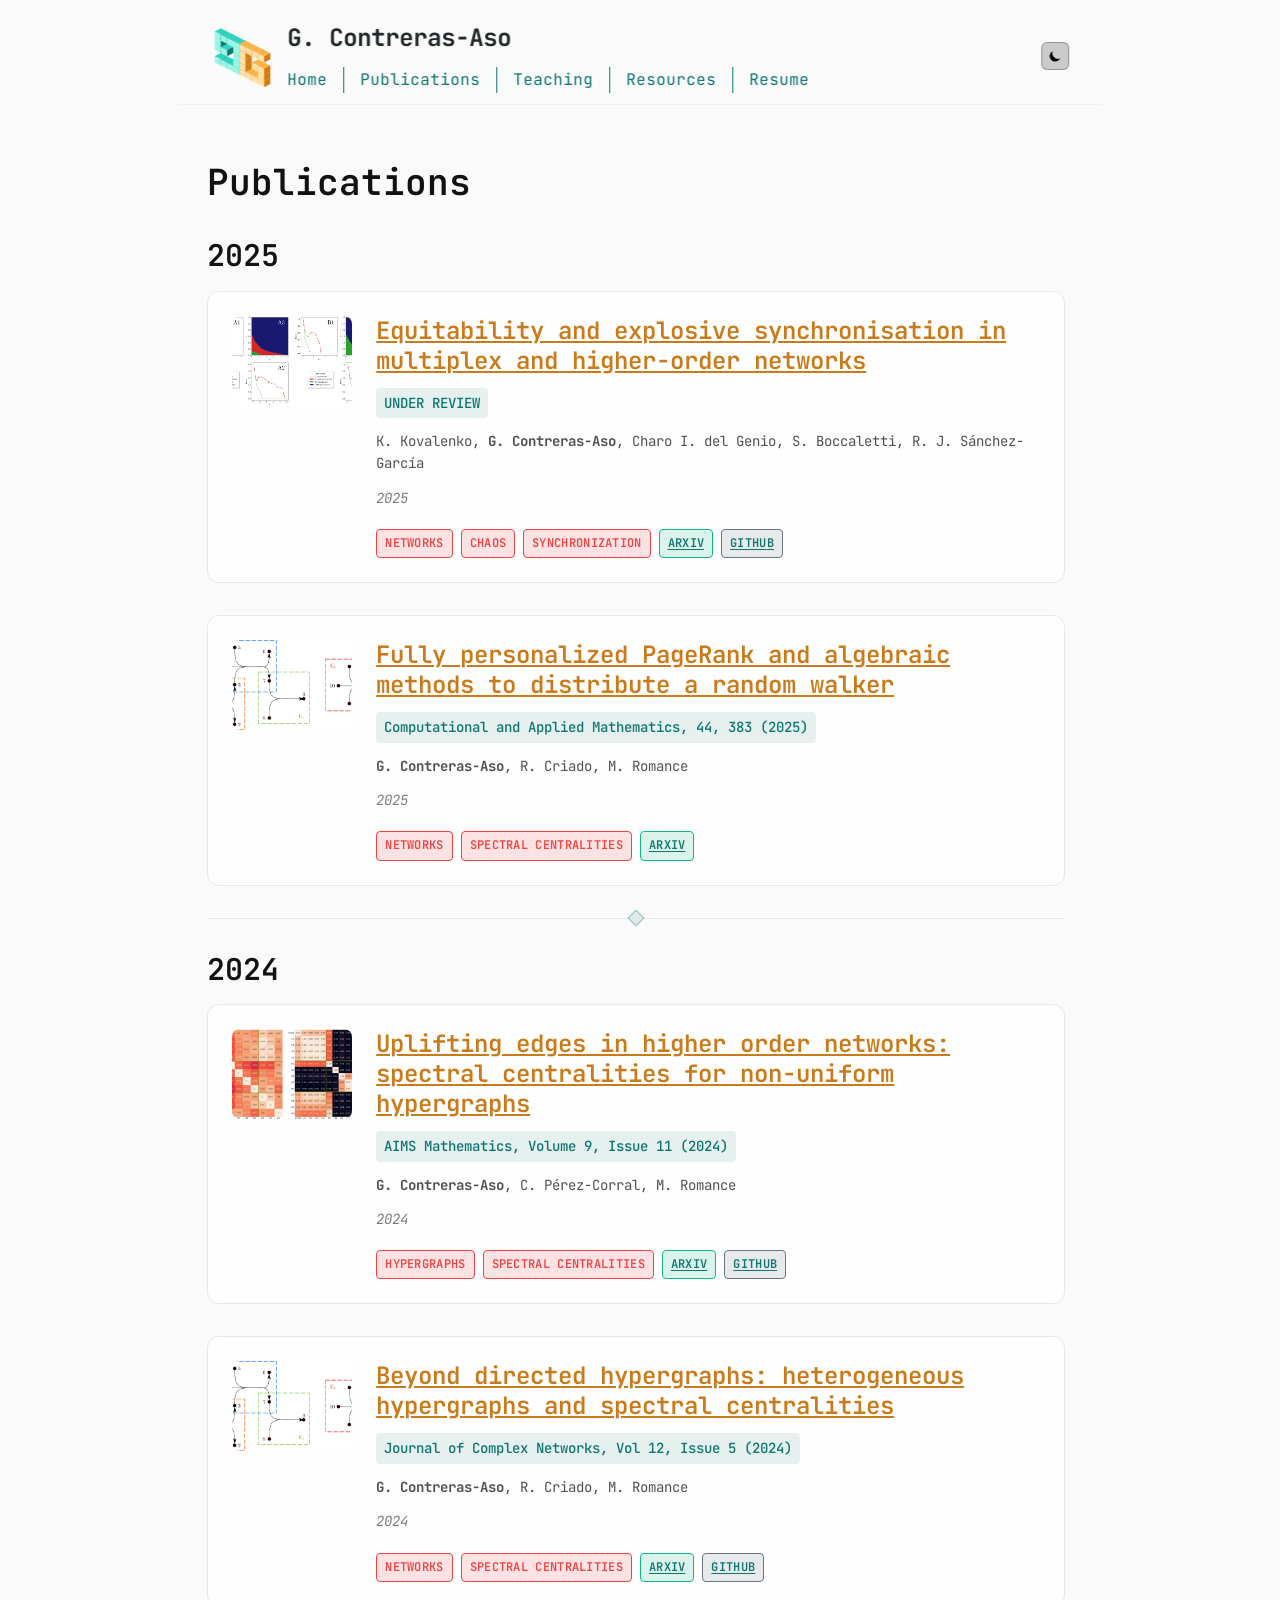
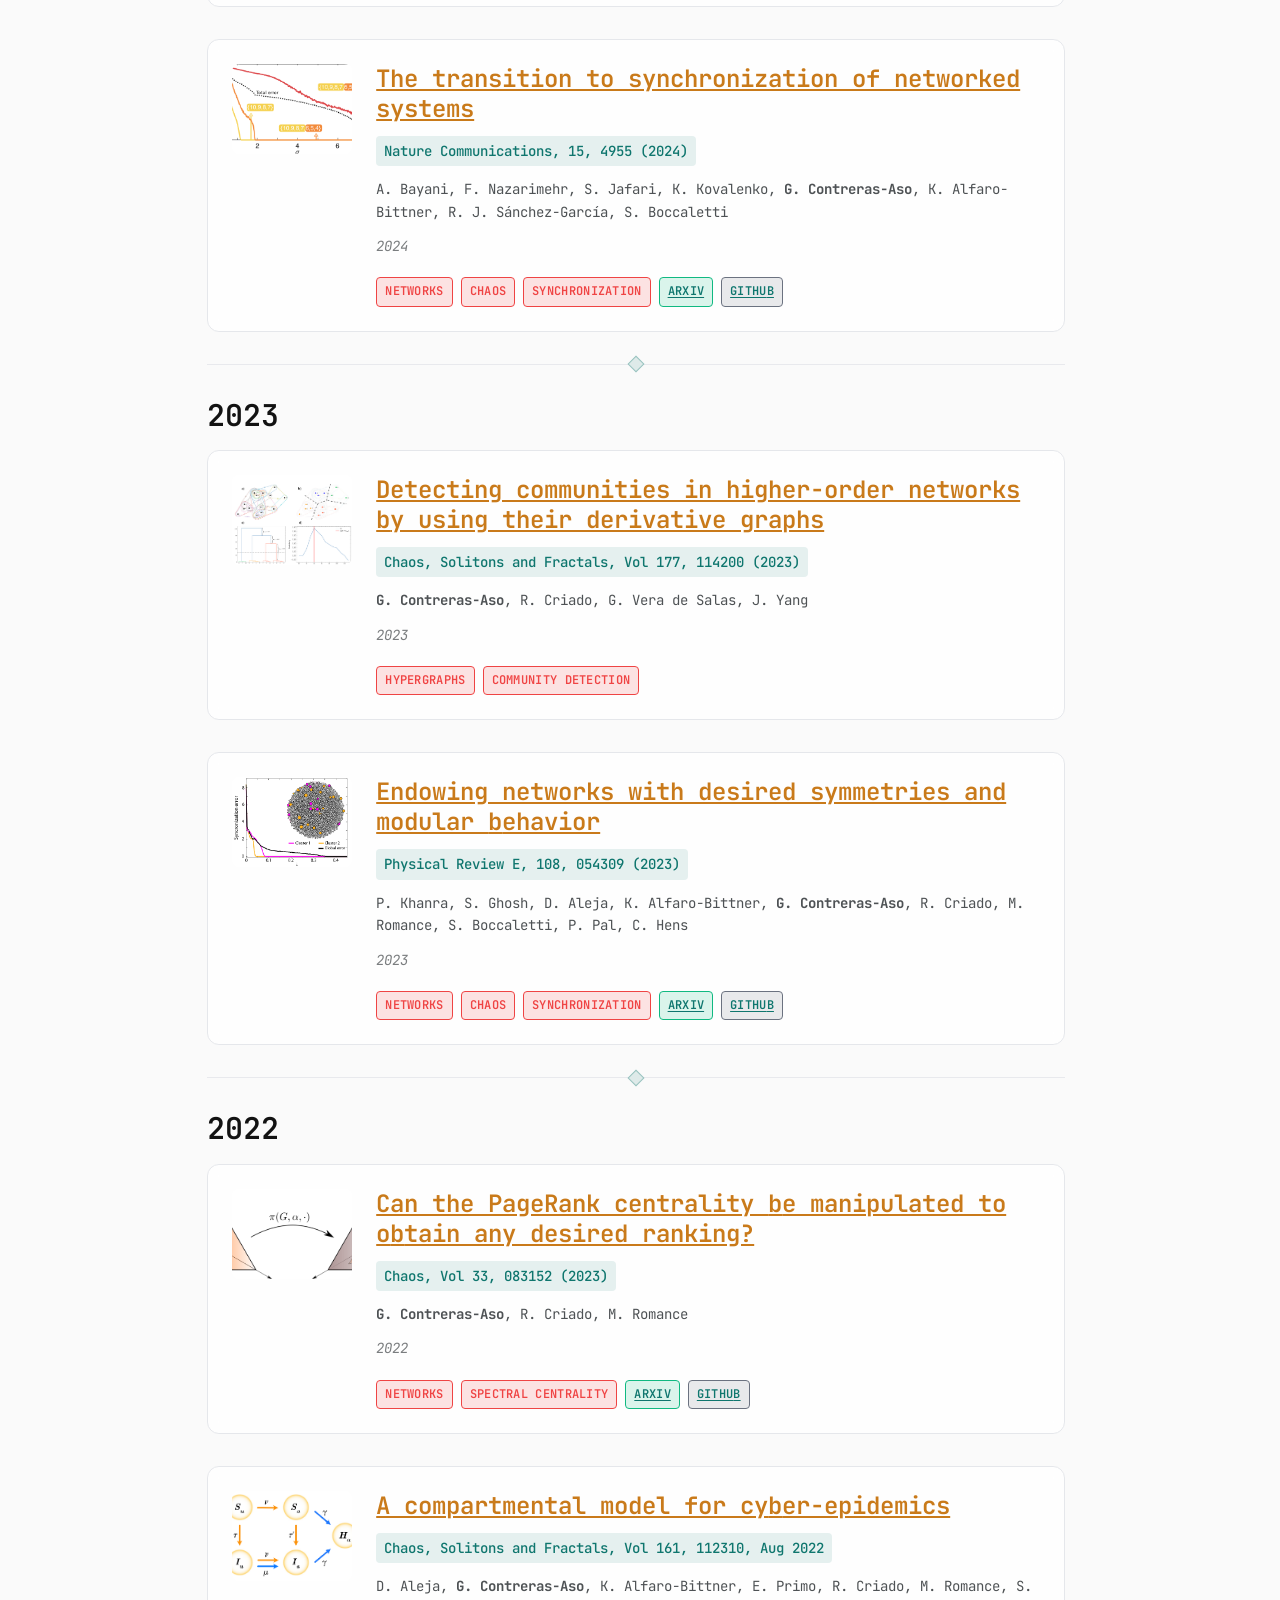
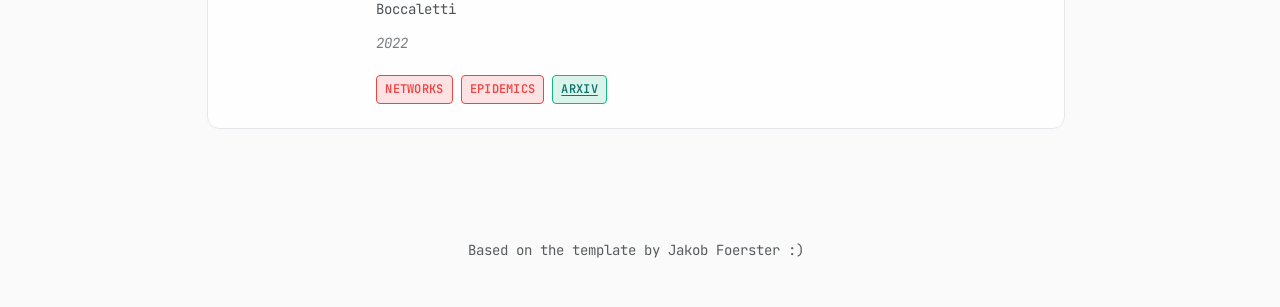
==== commit 08100869: "Teaching, theses and general improvements and additions" ====
--- a/docs/publications/index.html
+++ b/docs/publications/index.html
@@ -46,6 +46,7 @@
                 <a href="/">Home</a>
                 <!-- <a href="/news/">News</a> -->
                 <a href="/publications/">Publications</a>
+                <a href="/teaching/">Teaching</a>
                 <a href="/resources/">Resources</a>
                 <a href="/resume/">Resume</a>
             </nav>
--- a/docs/styles.css
+++ b/docs/styles.css
@@ -1367,4 +1367,159 @@
   width: 100%;
   max-width: 100%;
   height: auto;
+}
+
+/* Teaching accordion */
+.teaching-course {
+  border: 1px solid var(--color-border);
+  background: var(--color-card-bg);
+  border-radius: 0.75rem;
+  padding: 0.75rem 1rem;
+  margin: 0 0 0.75rem 0;
+}
+
+.teaching-course summary {
+  cursor: pointer;
+  list-style: none;
+  display: flex;
+  align-items: center;
+  gap: 0.5rem;
+  font-weight: 650;
+  color: var(--color-accent-2);
+}
+
+.teaching-course summary::-webkit-details-marker { display: none; }
+
+.teaching-course summary::after {
+  content: "▾";
+  margin-left: auto;
+  opacity: 0.7;
+  transition: transform 0.15s ease;
+}
+
+.teaching-course[open] summary::after { transform: rotate(180deg); }
+
+.course-meta {
+  margin-top: 0.75rem;
+  color: var(--color-global-text);
+  opacity: 0.9;
+  display: grid;
+  gap: 0.35rem;
+}
+
+.course-desc {
+  margin-top: 0.35rem;
+  opacity: 0.85;
+}
+
+/* Teaching materials cards */
+.materials-grid{
+  display: grid;
+  grid-template-columns: 1fr;
+  gap: 0.75rem;
+  margin-top: 0.5rem;
+}
+@media (min-width: 640px){
+  .materials-grid{ grid-template-columns: 1fr 1fr; }
+}
+
+.material-card{
+  padding: 0.9rem 1rem;
+  border-radius: 0.75rem;
+  border: 1px solid var(--color-border);
+  background: var(--color-card-bg);
+  color: var(--color-global-text);
+  transition: transform 0.15s ease, box-shadow 0.15s ease;
+}
+
+.material-card:hover{
+  transform: translateY(-2px);
+  box-shadow: 0 8px 25px var(--color-shadow);
+}
+
+.material-link{
+  display: block;
+  text-decoration: none;
+  color: inherit;
+}
+
+.material-top{
+  display: flex;
+  align-items: center;
+  gap: 0.6rem;
+  font-weight: 650;
+}
+
+.material-icon{
+  width: 1.6rem;
+  height: 1.6rem;
+  display: inline-flex;
+  align-items: center;
+  justify-content: center;
+  border-radius: 0.5rem;
+  background: color-mix(in srgb, var(--color-accent) 10%, transparent);
+}
+
+.material-title{
+  color: var(--color-accent-2); /* keeps it readable, not all accent */
+}
+
+.material-desc{
+  margin-top: 0.35rem;
+  opacity: 0.8;
+  font-size: 0.92rem;
+}
+
+.section-divider{
+  border: 0;
+  height: 1px;
+  margin: 1.25rem 0 1.75rem;
+  background: color-mix(in srgb, var(--color-border) 85%, transparent);
+  position: relative;
+  overflow: visible; /* important */
+}
+
+.section-divider::after{
+  content: "";
+  position: absolute;
+  left: 50%;
+  top: 50%;
+  width: 10px;
+  height: 10px;
+  transform: translate(-50%, -50%) rotate(45deg);
+  background: color-mix(in srgb, var(--color-accent) 12%, var(--color-global-bg));
+  border: 1px solid color-mix(in srgb, var(--color-accent) 35%, transparent);
+}
+
+/* Google Scholar chart */
+.mini-chart{
+  position: relative;
+  height: 140px;
+  padding: 10px 6px 26px;
+}
+
+.mini-bars{
+  height: 100%;
+  display:flex;
+  gap: 20px;              /* more separation between columns */
+  align-items:flex-end;
+  justify-content: center;  
+}
+
+.bar{
+  width: 12px;
+  height: calc((var(--h) / var(--max)) * (140px - 10px - 26px));
+  background: var(--color-accent);
+  border-radius: 4px 4px 0 0;
+  position: relative;
+}
+
+.bar span{
+  position:absolute;
+  bottom: -20px;
+  left: 50%;
+  transform: translateX(-50%);
+  font-size: 10px;
+  opacity: 0.7;
+  white-space: nowrap;
 }
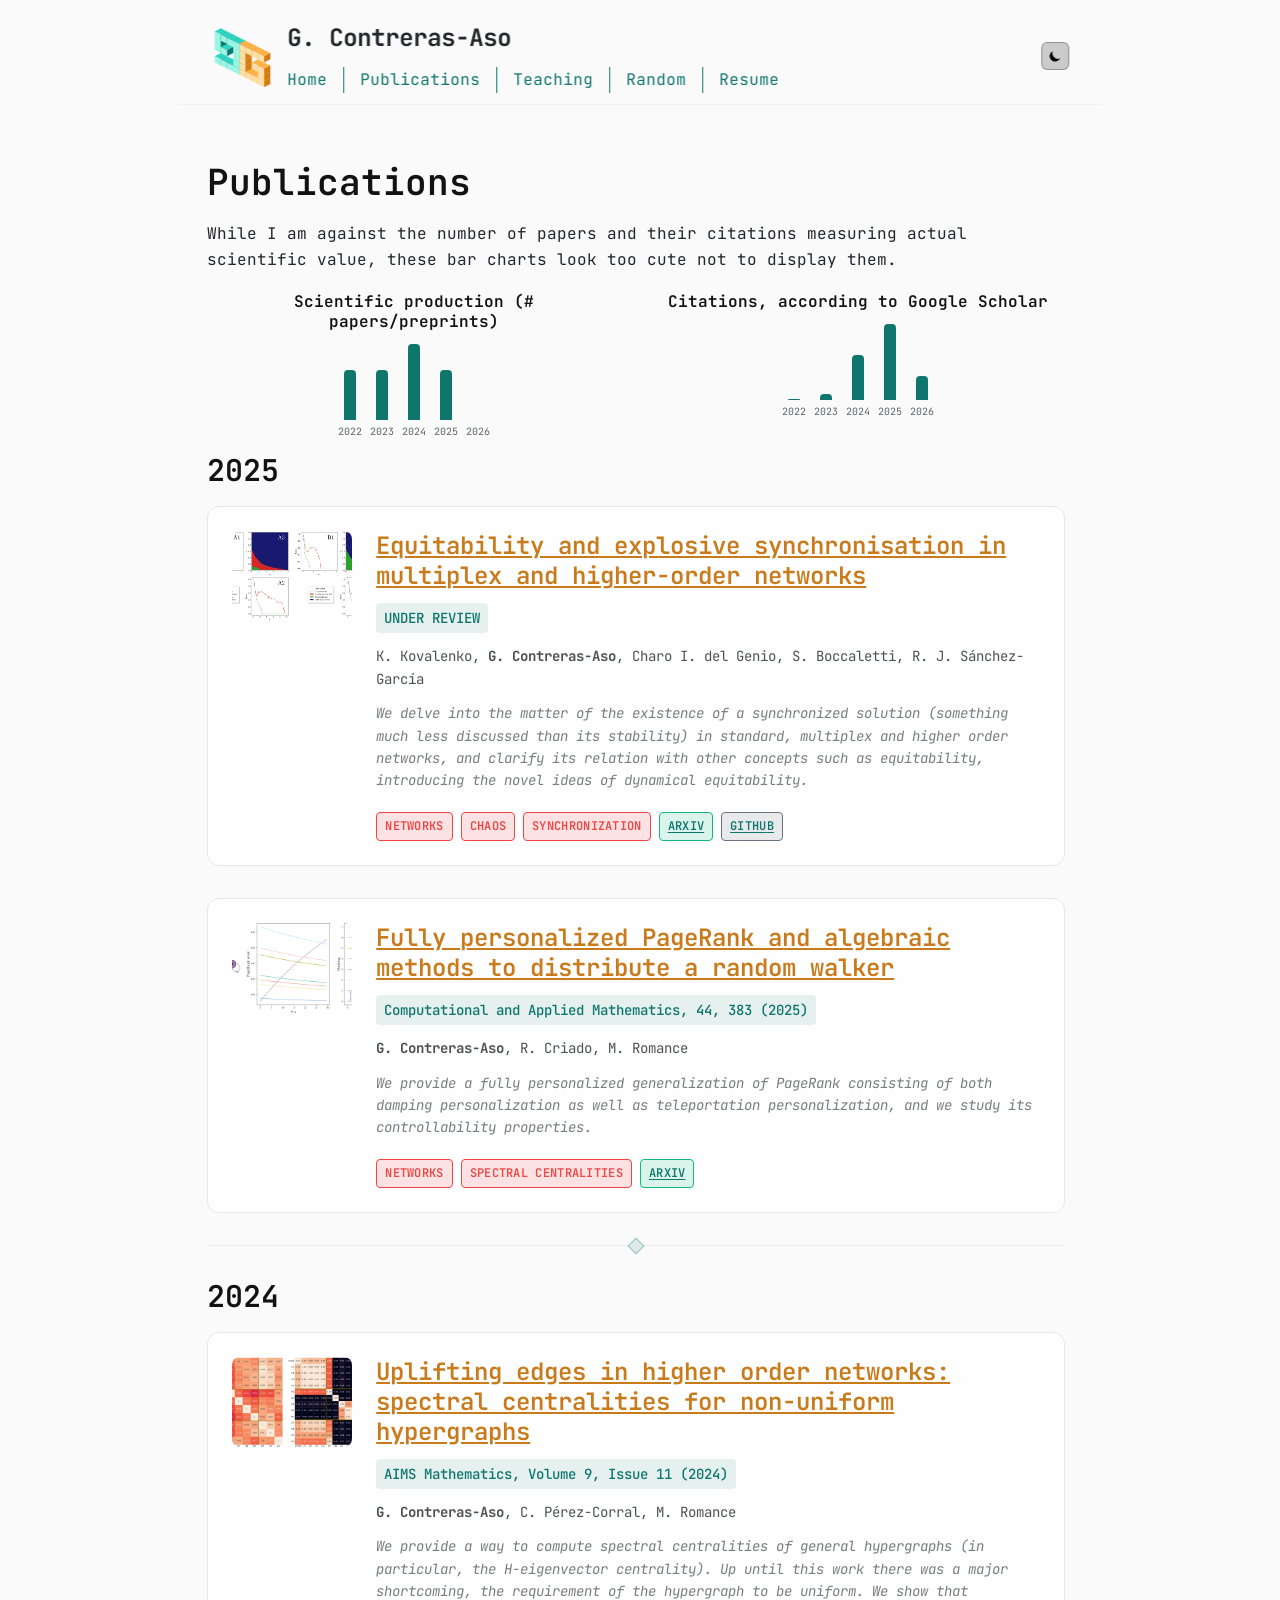
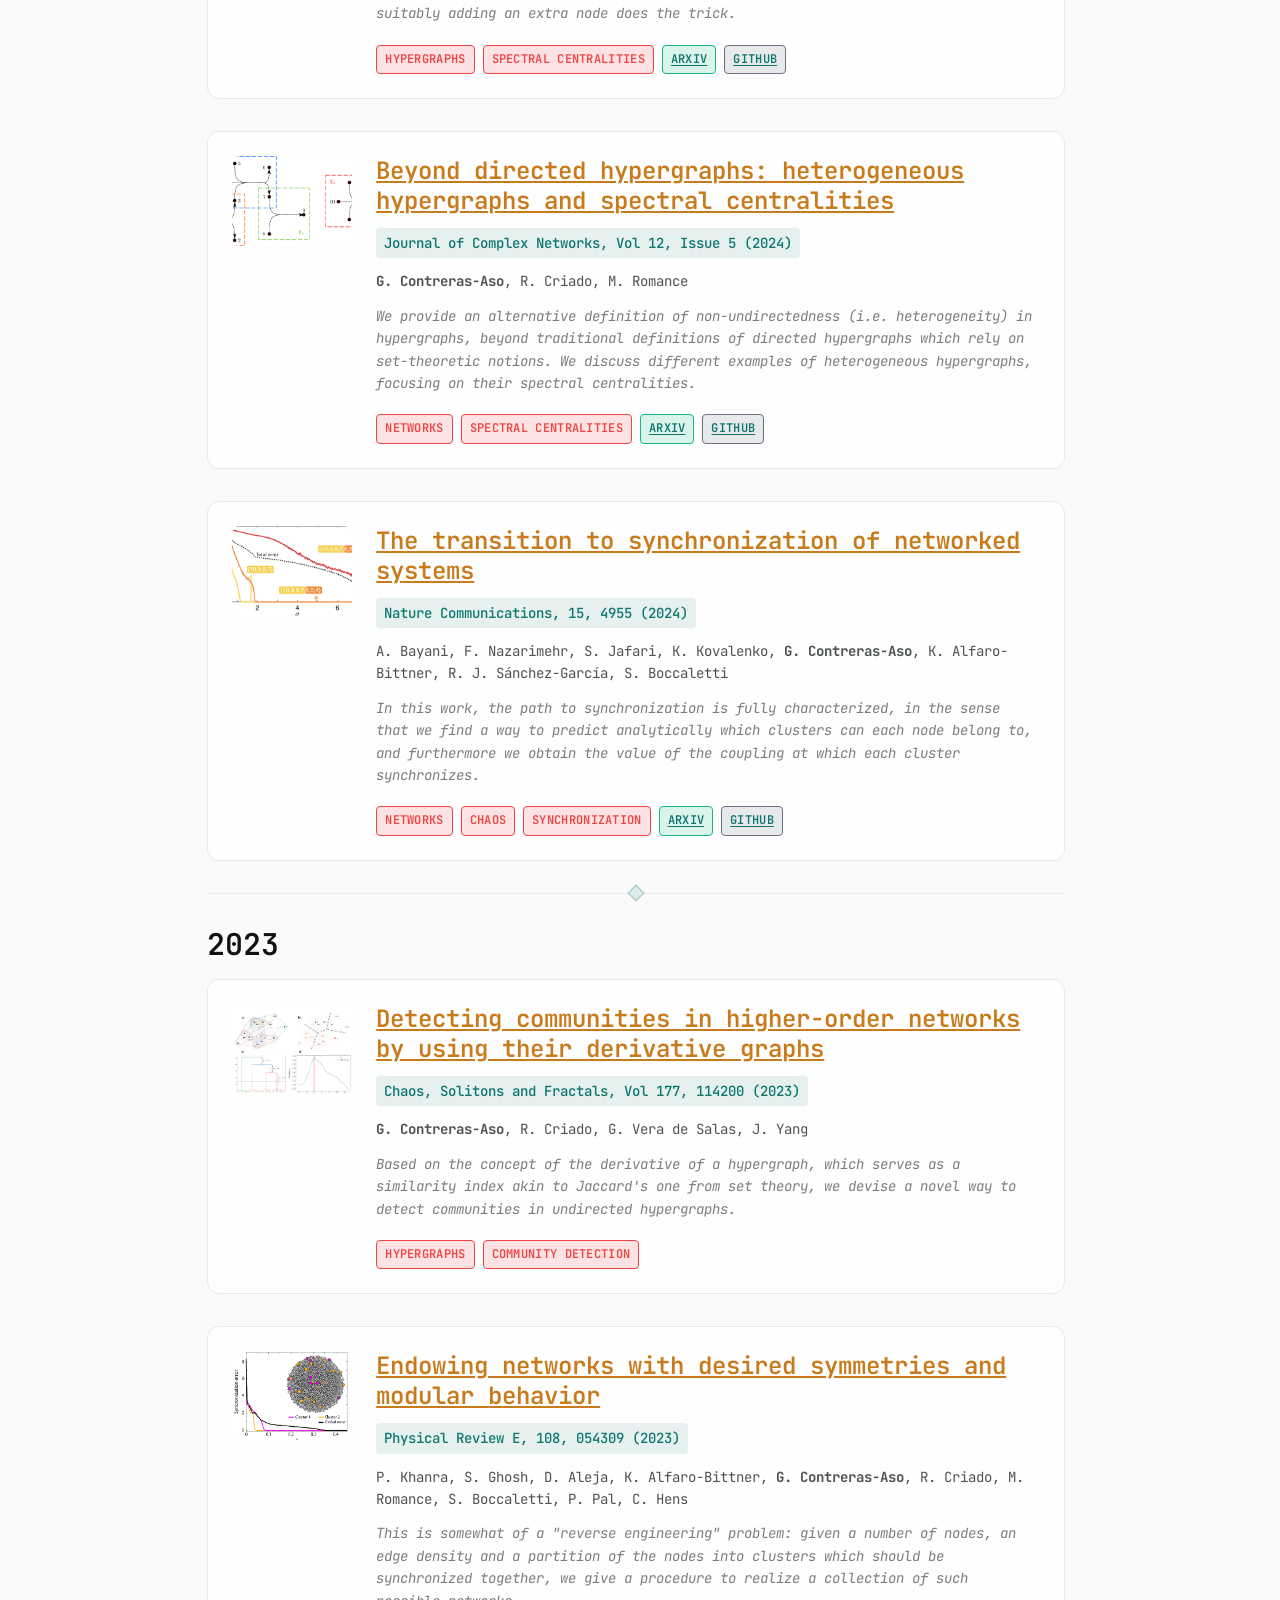
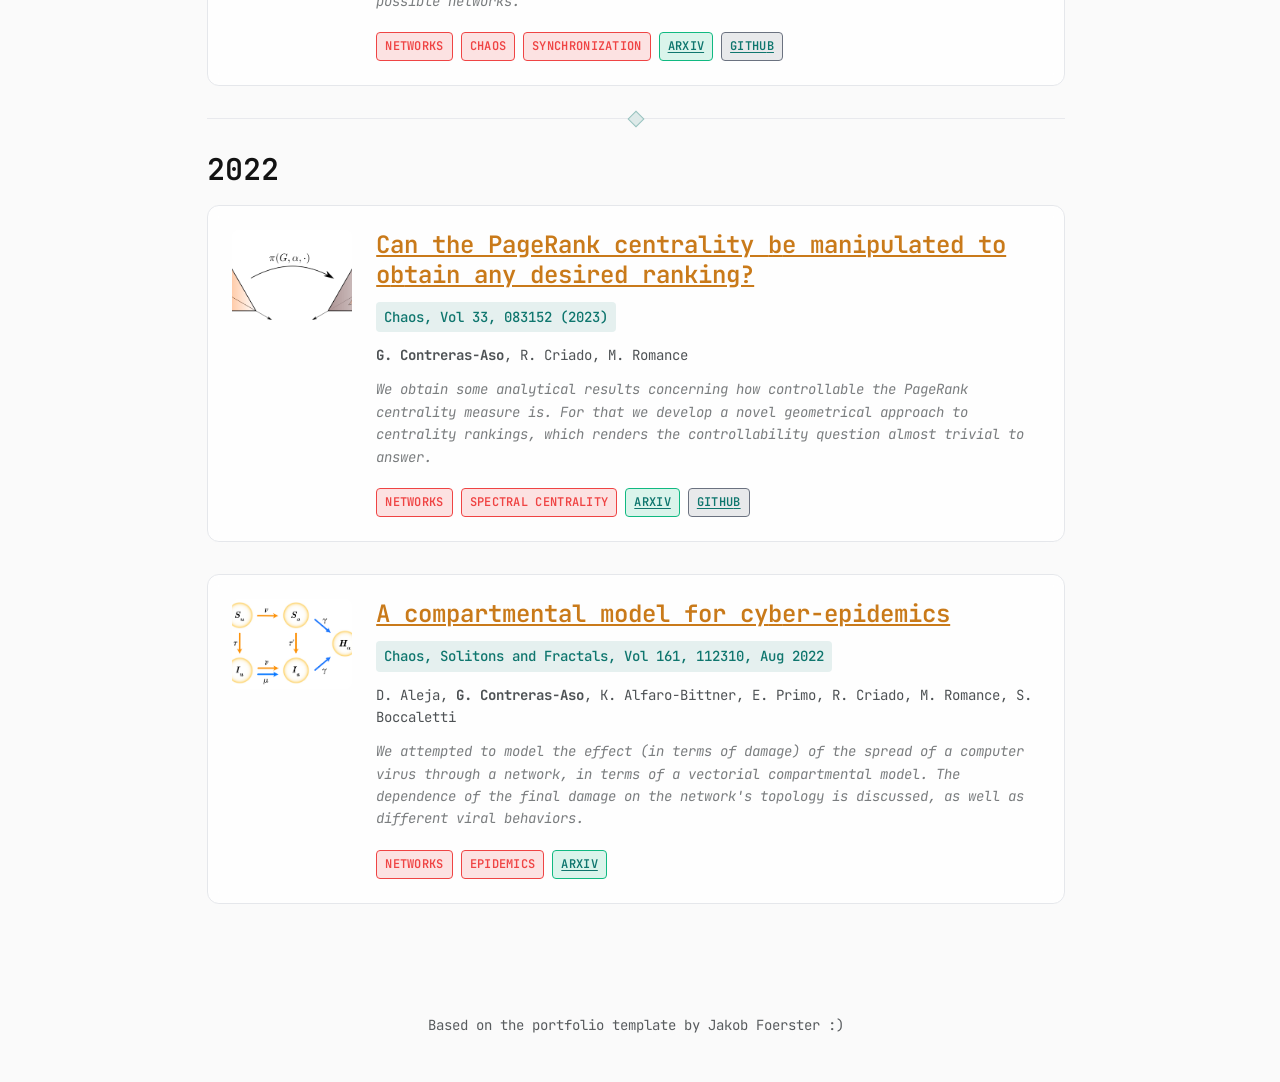
==== commit 30e80700: "paper charts, posters and latex templates. Resources -> Random stuff section" ====
--- a/docs/publications/index.html
+++ b/docs/publications/index.html
@@ -47,7 +47,7 @@
                 <!-- <a href="/news/">News</a> -->
                 <a href="/publications/">Publications</a>
                 <a href="/teaching/">Teaching</a>
-                <a href="/resources/">Resources</a>
+                <a href="/random/">Random</a>
                 <a href="/resume/">Resume</a>
             </nav>
 
@@ -87,7 +87,7 @@
 
     <!-- Footer -->
     <div class="mx-auto max-w-3xl px-4 sm:px-8 py-8 text-center text-sm opacity-75">
-        <p>Based on the template by Jakob Foerster :)</p>
+        <p>Based on the portfolio template by Jakob Foerster :)</p>
     </div>
 
     <script src="../script.js"></script>
--- a/docs/styles.css
+++ b/docs/styles.css
@@ -1498,6 +1498,24 @@
   padding: 10px 6px 26px;
 }
 
+
+.charts-row {
+  display: flex;
+  gap: 2rem;
+  align-items: flex-start;
+  flex-wrap: wrap; /* lets them stack on small screens */
+}
+
+.chart-box {
+  flex: 1 1 300px;
+}
+
+.chart-box h3 {
+  margin: 0 0 0.75rem;
+  font-size: 1rem;
+  text-align: center;
+}
+
 .mini-bars{
   height: 100%;
   display:flex;
@@ -1505,6 +1523,7 @@
   align-items:flex-end;
   justify-content: center;  
 }
+
 
 .bar{
   width: 12px;
